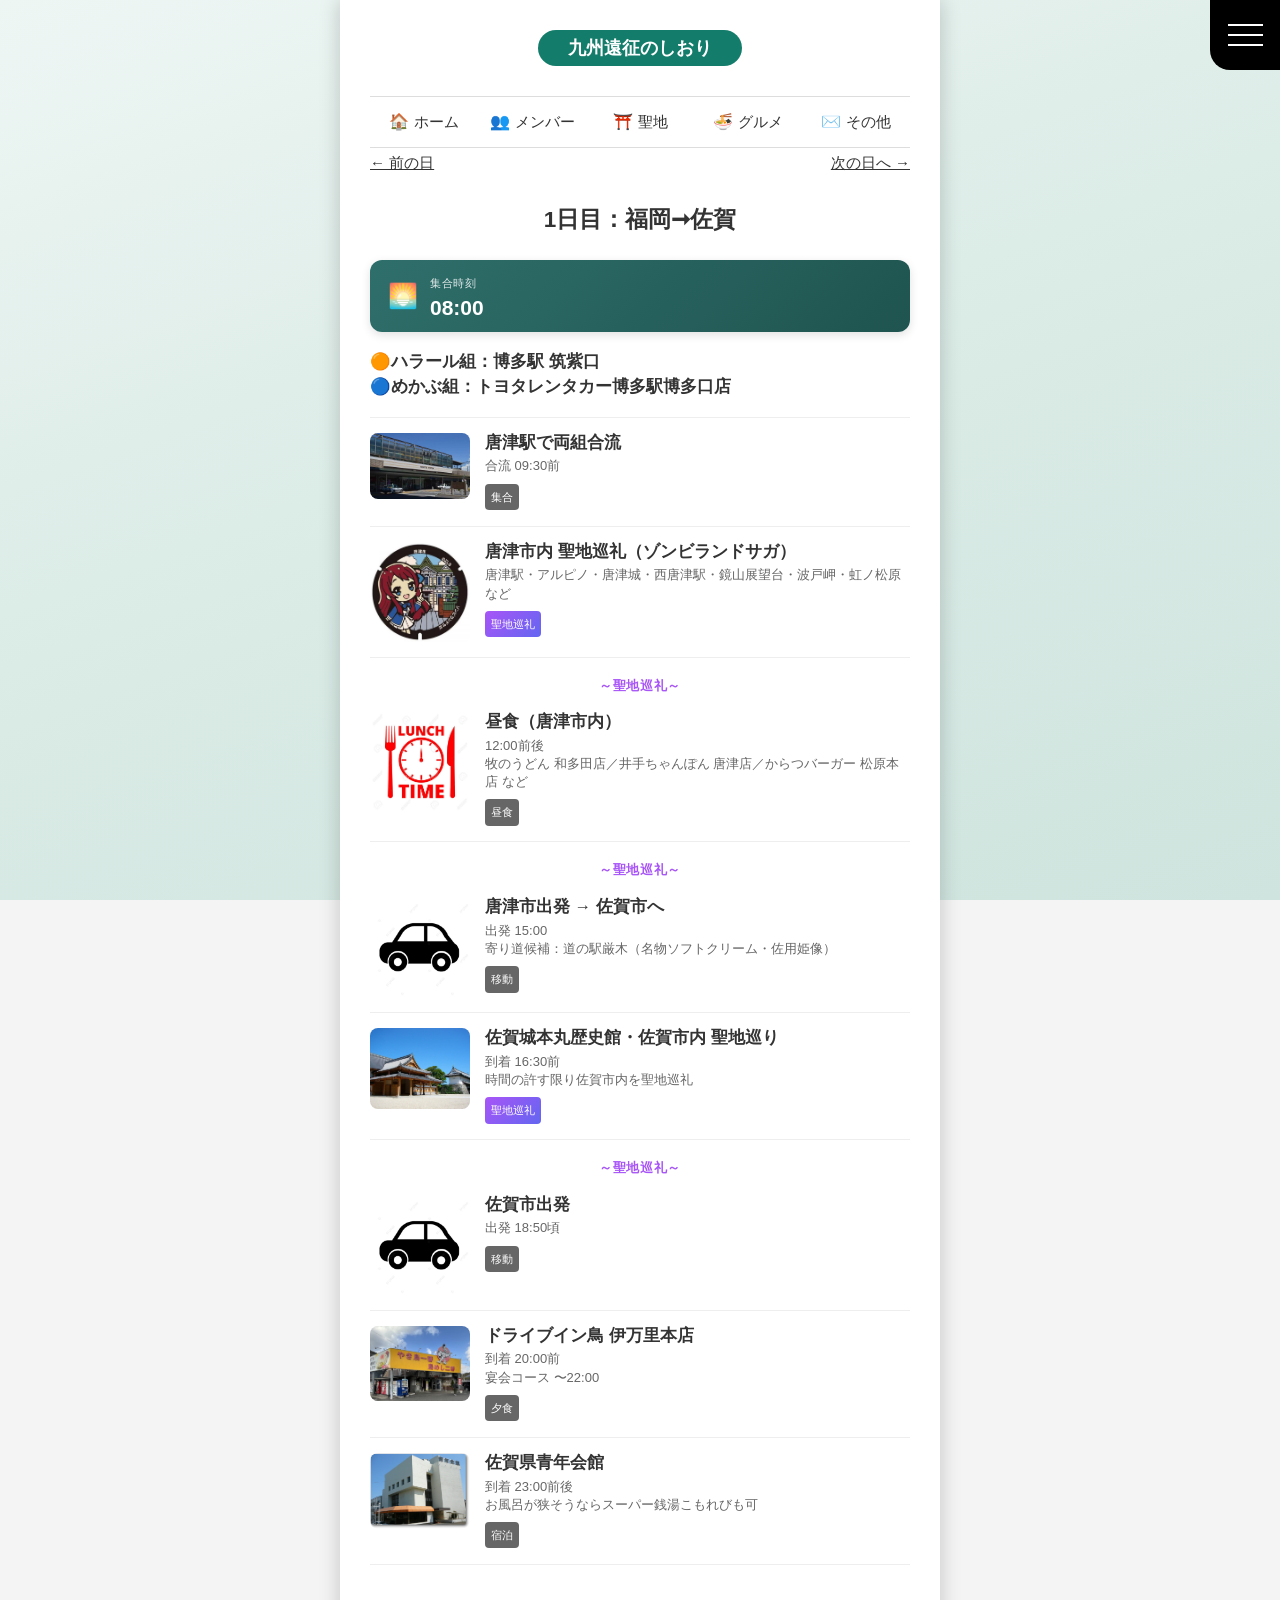
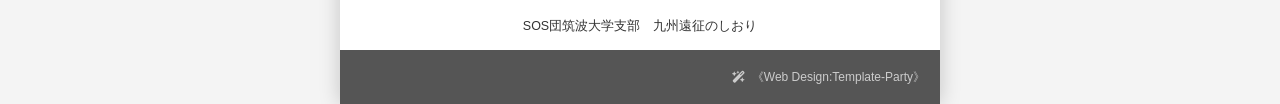
==== day1.html @ 74fce46b "Add files via upload" ====
<!DOCTYPE html>
<html lang="ja">
<head>
<meta charset="UTF-8">
<meta name="robots" content="noindex, nofollow, noarchive">
<title>1日目：福岡→佐賀｜九州遠征のしおり</title>
<meta name="viewport" content="width=device-width, initial-scale=1">
<meta name="description" content="九州遠征1日目（福岡→佐賀・唐津）の行程です">
<link rel="stylesheet" href="css/style.css">
</head>

<body>

<div id="container">

<header>
<h1>九州遠征のしおり</h1>
</header>

<div id="header-nav">

<nav>
<ul>
<li><a href="index.html"><span class="icon">🏠</span><span class="label">ホーム</span></a></li>
<li>
<a href="member.html"><span class="icon">👥</span><span class="label">メンバー</span>
</a>
</li>
<li><a href="seichi.html"><span class="icon">⛩️</span><span class="label">聖地</span></a></li>
<li><a href="gourmet.html"><span class="icon">🍜</span><span class="label">グルメ</span></a></li>
<li><a href="contact.html"><span class="icon">✉️</span><span class="label">その他</span></a></li>
</ul>
</nav>

</div>

<main>

<section>

<div class="day-nav">
<p class="l"><a href="day0.html">← 前の日</a></p>
<p class="r"><a href="day2.html">次の日へ →</a></p>
</div>
<h2 class="c">1日目：福岡➞佐賀</h2>

<div class="list-normal">

<div class="departure-badge">
<span class="departure-icon">🌅</span>
<div>
<div class="departure-label">集合時刻</div>
<div class="departure-time">08:00</div>
</div>
</div>

<div class="list">
<a href="javascript:void(0);">
<div class="text">
<h4>🟠ハラール組：博多駅 筑紫口</h4>
<h4>🔵めかぶ組：トヨタレンタカー博多駅博多口店</h4>
</div>
</a>
</div>

<div class="list">
<a href="javascript:void(0);">
<figure><img src="images/images_search/karatsu.jpg" alt="唐津駅"></figure>
<div class="text">
<h4>唐津駅で両組合流</h4>
<p>合流 09:30前</p>
<span class="icon">集合</span>
</div>
</a>
</div>

<div class="list">
<a href="javascript:void(0);">
<figure><img src="images/images_search/zonsagaman.jpg" alt="ゾンビランドサガ"></figure>
<div class="text">
<h4>唐津市内 聖地巡礼（ゾンビランドサガ）</h4>
<p>唐津駅・アルピノ・唐津城・西唐津駅・鏡山展望台・波戸岬・虹ノ松原 など</p>
<span class="icon icon-seichi">聖地巡礼</span>
</div>
</a>
</div>

<p class="section-divider">～聖地巡礼～</p>

<div class="list">
<a href="javascript:void(0);">
<figure><img src="images/images_search/lunch.jpg" alt="昼食"></figure>
<div class="text">
<h4>昼食（唐津市内）</h4>
<p>12:00前後<br>牧のうどん 和多田店／井手ちゃんぽん 唐津店／からつバーガー 松原本店 など</p>
<span class="icon">昼食</span>
</div>
</a>
</div>

<p class="section-divider">～聖地巡礼～</p>

<div class="list">
<a href="javascript:void(0);">
<figure><img src="images/images_search/car.jpg" alt="車"></figure>
<div class="text">
<h4>唐津市出発 → 佐賀市へ</h4>
<p>出発 15:00<br>寄り道候補：道の駅厳木（名物ソフトクリーム・佐用姫像）</p>
<span class="icon">移動</span>
</div>
</a>
</div>

<div class="list">
<a href="javascript:void(0);">
<figure><img src="images/images_search/sagajo.jpg" alt="佐賀城"></figure>
<div class="text">
<h4>佐賀城本丸歴史館・佐賀市内 聖地巡り</h4>
<p>到着 16:30前<br>時間の許す限り佐賀市内を聖地巡礼</p>
<span class="icon icon-seichi">聖地巡礼</span>
</div>
</a>
</div>

<p class="section-divider">～聖地巡礼～</p>

<div class="list">
<a href="javascript:void(0);">
<figure><img src="images/images_search/car.jpg" alt="車"></figure>
<div class="text">
<h4>佐賀市出発</h4>
<p>出発 18:50頃</p>
<span class="icon">移動</span>
</div>
</a>
</div>

<div class="list">
<a href="javascript:void(0);">
<figure><img src="images/images_search/drivein.jpg" alt="夕食"></figure>
<div class="text">
<h4>ドライブイン鳥  伊万里本店</h4>
<p>到着 20:00前<br>宴会コース 〜22:00</p>
<span class="icon">夕食</span>
</div>
</a>
</div>

<div class="list">
<a href="javascript:void(0);">
<figure><img src="images/images_search/hotel.png" alt="宿泊"></figure>
<div class="text">
<h4>佐賀県青年会館</h4>
<p>到着 23:00前後<br>お風呂が狭そうならスーパー銭湯こもれびも可</p>
<span class="icon">宿泊</span>
</div>
</a>
</div>

</div>

</section>

</main>

<footer>
<small>SOS団筑波大学支部　九州遠征のしおり</small>
</footer>

<!--以下の行はテンプレートの著作。削除しないで下さい。-->
<span class="pr"><a href="https://template-party.com/" target="_blank">《Web Design:Template-Party》</a></span>

</div>

<div class="pagetop"><a href="#"><i class="fas fa-angle-double-up"></i></a></div>

<div id="menubar">

<nav>
<ul>
<li><a href="index.html"><span class="icon">🏠</span><span class="label">ホーム</span></a></li>
<li>
<a href="member.html"><span class="icon">👥</span><span class="label">メンバー</span>
</a>
</li>
<li><a href="seichi.html"><span class="icon">⛩️</span><span class="label">聖地</span></a></li>
<li><a href="gourmet.html"><span class="icon">🍜</span><span class="label">グルメ</span></a></li>
<li><a href="contact.html"><span class="icon">✉️</span><span class="label">その他</span></a></li>
<li class="menubar-divider"><a href="https://riolot8.github.io/hokuriku_2wk8n_siori_unfinished/index.html"><img src="images/icon_hokuriku.png" alt="" class="trip-switch-icon"><span class="label">北陸遠征のしおりへ</span></a></li>
</ul>
</nav>

</div>

<div id="menubar_hdr">
<span></span><span></span><span></span>
</div>

<script src="https://code.jquery.com/jquery-3.7.1.min.js"></script>

<script src="js/main.js"></script>

</body>
</html>
---- css/style.css ----
@charset "UTF-8";

@import url("https://cdnjs.cloudflare.com/ajax/libs/font-awesome/6.5.2/css/all.min.css");

:root {

	--primary-color: #147c6a;
	--primary-inverse-color: #fff;

}

@keyframes animation1 {
	0% {left: -200px;}
	100% {left: 0px;}
}

@keyframes opa1 {
	0% {opacity: 0;}
	100% {opacity: 1;}
}

body * {box-sizing: border-box;}
html,body {
	font-size: 12px;
}

	@media (min-width:600px) {

	html, body {
		font-size: 15px;
	}

	}

body {
	margin: 0;padding:0;
	font-family: "ヒラギノ角ゴ Pro W3", "Hiragino Kaku Gothic Pro", "メイリオ", Meiryo, Osaka, "ＭＳ Ｐゴシック", "MS PGothic", sans-serif;
	-webkit-text-size-adjust: none;
	background: #f4f4f4;
	color: #333;
	line-height: 2;
	overflow-x: hidden;
    padding-bottom: calc(60px + env(safe-area-inset-bottom));
}

body::before {
	content: "";
	display: block;
	position: fixed;
	top: 0;
	left: 0;
	width: 100%;
	height: 100vh;
	z-index: -1;
	background: linear-gradient(160deg, #eef6f4 0%, #dcece7 45%, #cfe4de 100%);
}

	@media (min-width:600px) {

	body {
		padding-bottom: 0;
	}

	}

figure {margin: 0;}
dd {margin: 0;}
nav,ul,li,ol {margin: 0;padding: 0;}
nav ul {list-style: none;}

table {border-collapse:collapse;}

img {border: none;max-width: 100%;height: auto;vertical-align: middle;}

video {max-width: 100%;}

iframe {width: 100%;}

input {font-size: 1rem;}
section > ol,section > ul {margin-left: 2rem;}

section:not(:first-child) {
	margin-top: 3rem;
}

a {
	color: inherit;
}

/* グルメページの店名リンク（Googleマップへ） */
.map-link {
    color: var(--primary-color);
    text-decoration: underline;
    text-underline-offset: 2px;
}
.map-link::after {
    content: " 📍";
    font-size: 0.8em;
}

#container {
	max-width: 600px;
	margin: 0 auto;
	padding: 0 2rem;
	background: #fff;
	display: grid;
	grid-template-rows: auto auto 1fr;
	min-height: 100vh;
	min-height: 100dvh;
	overflow-x: hidden;
	box-shadow: 0px 0px 20px rgba(0,0,0,0.2);
	position: relative;
}

header {
    padding: 2rem 20vw;
    text-align: center;
	position: relative;
}

	@media (min-width:600px) {

	header {
		padding: 2rem 0;
	}

	}

header h1 {
	background: var(--primary-color);
	color: var(--primary-inverse-color);
	font-size: 1.2rem;
	width: fit-content;
	margin: 0 auto;
	padding: 0 2rem;
	border-radius: 100px;
}


#mainimg {
	border-radius: 8px;
	overflow: hidden;
}

main {
	min-width: 0;
	margin-bottom: 2rem;
}

#header-nav nav {
	background: #fff;
    position: fixed;
    bottom: 0;
    left: 0;
    width: 100%;
    border-top: 1px solid #ddd;
    z-index: 100;
    padding-bottom: env(safe-area-inset-bottom);
}

	@media (min-width:600px) {

	#header-nav nav {
		position: static;
		border-bottom: 1px solid #ddd;
	}

	}

#header-nav nav ul {
    list-style: none;
    display: flex;
	justify-content: space-between;
    height: 60px;
    font-size: 10px;
}

	@media (min-width:600px) {

	#header-nav nav ul {
		height: 100px;
		font-size: 1rem;
	}

	}

#header-nav li {
    flex: 1;
}
#header-nav li a {
	text-decoration: none;
    display: flex;
    flex-direction: column;
    justify-content: center;
    align-items: center;
    height: 100%;
}

#header-nav li .icon {
    font-size: 20px;
    display: block;
}

@media (orientation: landscape) {
    #header-nav nav ul {
        height: 50px;
    }
    #header-nav li .icon {
		font-size: 16px;
    }
    #header-nav li a {
        flex-direction: row;
        gap: 5px;
    }
}

.list-scroll {
    display: flex;
    justify-content: center;
    overflow-x: auto;

    scroll-snap-type: x mandatory;

    -webkit-overflow-scrolling: touch;

    padding: 0 15px;
    gap: 15px;

    scrollbar-width: none;
}

.list-scroll::-webkit-scrollbar {
    display: none;
}

.list-scroll .list {
    flex: 0 0 28%;
    scroll-snap-align: start;
}

.list-scroll .list a {
    text-decoration: none;
    display: block;
}

.list-scroll .list figure {
	width: 100%;
	aspect-ratio: 1 / 1;
	background: #fff;
	border-radius: 8px;
	border: 1px solid #ddd;
	box-shadow: 0 2px 6px rgba(0,0,0,0.12);
}
.list-scroll .list figure img {
    width: 100%;
    height: 100%;
	object-fit: contain;
	object-position: center;
    border-radius: 8px;
    display: block;
    margin-bottom: 5px;
}

.list-scroll .list p {
    font-size: 0.9rem;
    text-align: center;

    overflow: hidden;
    white-space: nowrap;
    text-overflow: ellipsis;
}

.list-grid {
    display: flex;
    flex-wrap: wrap;
    justify-content: center;
    gap: 15px;
    padding: 0 15px;
}

.list-grid .list {
    flex: 0 0 calc(50% - 8px);
    max-width: calc(50% - 8px);
}

.list-grid .list a {
    text-decoration: none;
    display: block;
}

.list-grid .list figure {
	width: 100%;
	aspect-ratio: 1 / 1;
	background: #fff;
	border-radius: 8px;
	border: 1px solid #ddd;
	box-shadow: 0 2px 6px rgba(0,0,0,0.12);
	position: relative;
}
.list-grid .list figure .day-num {
	position: absolute;
	top: -6px;
	left: -6px;
	width: 32px;
	height: 32px;
	background: var(--primary-color);
	color: #fff;
	font-weight: bold;
	font-size: 1rem;
	border-radius: 50%;
	display: flex;
	align-items: center;
	justify-content: center;
	box-shadow: 0 2px 5px rgba(0,0,0,0.3);
	border: 2px solid #fff;
	z-index: 1;
}
.list-grid .list figure img {
    width: 100%;
    height: 100%;
	object-fit: contain;
	object-position: center;
    border-radius: 8px;
    display: block;
    margin-bottom: 5px;
}

.list-grid .list p {
    font-size: 0.9rem;
    text-align: center;

    overflow: hidden;
    white-space: nowrap;
    text-overflow: ellipsis;
}

.list-normal {
    list-style: none;
    padding: 0;
}

.list-normal .list {
    border-bottom: 1px solid #eee;
    margin-bottom: 15px;
    padding-bottom: 15px;
}
.list-normal .list a {
    display: flex;
    text-decoration: none;
    gap: 15px;
}

.list-normal .list figure {
	width: 100px;
}
.list-normal .list figure img {
    border-radius: 8px;
    display: block;
}

.list-normal .text {
	flex: 1;
}

.list-normal .text h4 {
	margin: 0;
	line-height: 1.2;
    font-size: 1.1rem;
	margin-bottom: 5px;
}

.list-normal .text p {
	margin: 0;
    font-size: 13px;
    color: #666;
    line-height: 1.4;
	margin-bottom: 5px;
}

.list-normal .icon {
    font-size: 0.75rem;
    color: #fff;
    background: #666;
    display: inline-block;
    padding: 2px 6px;
    border-radius: 4px;
}

/* 聖地巡礼スポット用アイコン（後日マップ詳細ページへのリンクにする予定） */
.list-normal .icon-seichi {
    background: linear-gradient(135deg, #a855f7, #6366f1);
}

.section-divider {
    text-align: center;
    color: #a855f7;
    font-size: 0.85rem;
    font-weight: bold;
    margin: 4px 0 14px;
    letter-spacing: 0.05em;
}

.list-normal .no-result {
    text-align: center;
    padding: 20px;
    color: #999;
}

.walica-card {
    display: flex;
    align-items: center;
    gap: 14px;
    background: linear-gradient(135deg, #ff9a56, #ff6b6b);
    color: #fff;
    border-radius: 14px;
    padding: 18px 20px;
    margin: 0 0 1.5rem;
    box-shadow: 0 4px 14px rgba(255,107,107,0.35);
    text-decoration: none;
}
.walica-card:active {
    opacity: 0.85;
}
.walica-card .walica-icon {
    font-size: 2.2rem;
    line-height: 1;
    flex-shrink: 0;
}
.walica-card .walica-body {
    flex: 1;
}
.walica-card .walica-label {
    font-size: 0.7rem;
    opacity: 0.9;
    letter-spacing: 0.05em;
    margin-bottom: 2px;
}
.walica-card .walica-title {
    font-size: 1.25rem;
    font-weight: bold;
    line-height: 1.3;
}
.walica-card .walica-desc {
    font-size: 0.78rem;
    opacity: 0.9;
    margin-top: 2px;
}
.walica-card .walica-arrow {
    font-size: 1.4rem;
    flex-shrink: 0;
    opacity: 0.9;
}

/* マンホール聖地カード（walicaカードよりは控えめな目立たせ方） */
.manhole-card {
    display: flex;
    align-items: center;
    gap: 12px;
    background: linear-gradient(135deg, #4f9d8f, #2e7d6e);
    color: #fff;
    border-radius: 12px;
    padding: 12px 16px;
    margin: 0 0 1.2rem;
    box-shadow: 0 3px 10px rgba(46,125,110,0.3);
    text-decoration: none;
}
.manhole-card:active {
    opacity: 0.85;
}
.manhole-card .manhole-icon {
    font-size: 1.7rem;
    line-height: 1;
    flex-shrink: 0;
    width: 44px;
    height: 44px;
    border-radius: 50%;
    object-fit: cover;
    display: block;
    box-shadow: 0 0 0 2px rgba(255,255,255,0.4);
}
.manhole-card .manhole-body {
    flex: 1;
}
.manhole-card .manhole-label {
    font-size: 0.65rem;
    opacity: 0.9;
    letter-spacing: 0.05em;
    margin-bottom: 1px;
}
.manhole-card .manhole-title {
    font-size: 1rem;
    font-weight: bold;
    line-height: 1.3;
}
.manhole-card .manhole-desc {
    font-size: 0.72rem;
    opacity: 0.9;
    margin-top: 1px;
}
/* 0日目「各自行動」案内カード */
.manhole-card .manhole-arrow {
    font-size: 1.2rem;
    flex-shrink: 0;
    opacity: 0.9;
}

.freeday-card {
    text-align: center;
    padding: 2.5rem 1.5rem 3rem;
}
.freeday-card .freeday-icon {
    font-size: 3.2rem;
    line-height: 1;
    margin-bottom: 0.8rem;
}
.freeday-card .freeday-title {
    font-size: 1.4rem;
    font-weight: bold;
    margin-bottom: 0.5rem;
}
.freeday-card .freeday-sub {
    font-size: 0.9rem;
    color: #666;
    margin-bottom: 2.2rem;
}
.freeday-points {
    display: flex;
    flex-direction: column;
    gap: 1.2rem;
    max-width: 420px;
    margin: 0 auto;
}
.freeday-point {
    display: flex;
    align-items: center;
    gap: 1rem;
    text-align: left;
    background: #f7f5ff;
    border: 1px solid #e6e1ff;
    border-radius: 16px;
    padding: 1.2rem 1.4rem;
}
.freeday-point .freeday-point-icon {
    font-size: 2rem;
    flex-shrink: 0;
}
.freeday-point .freeday-point-title {
    font-size: 1.05rem;
    font-weight: bold;
    margin-bottom: 0.2rem;
}
.freeday-point .freeday-point-desc {
    font-size: 0.85rem;
    color: #555;
    line-height: 1.5;
}

.link-list {
    list-style: none;
    margin: 0 0 1.5rem;
    padding: 0;
}
.link-list li {
    border-bottom: 1px solid #eee;
}
.link-list li:first-child {
    border-top: 1px solid #eee;
}
.link-list a {
    display: flex;
    align-items: center;
    gap: 12px;
    padding: 14px 4px;
    text-decoration: none;
    color: #333;
}
.link-list a:active {
    background: #f7f7f7;
}
.link-list .link-icon {
    font-size: 1.3rem;
    flex-shrink: 0;
    width: 1.6em;
    text-align: center;
}
.link-list .link-title {
    flex: 1;
    font-size: 0.95rem;
    font-weight: bold;
}
.link-list .link-arrow {
    color: #bbb;
    font-size: 0.9rem;
}

.day-nav {
    display: flex;
    justify-content: space-between;
    align-items: center;
    margin: 0 0 0.5rem;
}
.day-nav p {
    margin: 0;
}
.day-nav p.l {
    margin-right: auto;
}
.day-nav p.r {
    margin-left: auto;
}

.departure-badge {
    display: flex;
    align-items: center;
    gap: 12px;
    background: linear-gradient(135deg, #2f6f6b, #1f5450);
    color: #fff;
    border-radius: 12px;
    padding: 12px 18px;
    margin: 0 0 20px;
    box-shadow: 0 3px 10px rgba(0,0,0,0.12);
}
.departure-badge .departure-icon {
    font-size: 1.6rem;
    line-height: 1;
}
.departure-badge .departure-label {
    font-size: 0.75rem;
    opacity: 0.85;
    letter-spacing: 0.05em;
}
.departure-badge .departure-time {
    font-size: 1.4rem;
    font-weight: bold;
    line-height: 1.2;
}

footer {
	text-align: center;
}

.pr a {
	text-decoration: none;display: block;
	background: #555;
	color: #ccc;
	text-align: right;
	padding: 1rem;
	font-size: 0.8rem;
	margin: 10px -2rem 0 -2rem;
}
.pr a::before {
	font-family: "Font Awesome 6 Free";
	content: "\e2ca";
	font-weight: bold;
	margin-right: 0.5em;
}

.btn-back {
	text-align: center;
}
.btn-back a {
	text-decoration: none;display: inline-block;
	padding: 0.5rem 2rem;
	border-radius: 30px;
	border: 1px solid #999;
}

.btn-back a::before {
	font-family: "Font Awesome 6 Free";
	content: "\f0d9";
	padding-right: 0.8em;
	font-weight: bold;
	opacity: 0.5;
}


.thumbnail .thumb-wrap {
	position: relative;
	display: inline-block;
	width: 80px;
	margin: 2px;
}
.thumbnail .thumb-wrap > video {
	width: 100%;
	height: auto;
	display: block;
	margin: 0;
}
.thumbnail .thumb-play {
	position: absolute;
	inset: 0;
	display: grid;
	place-items: center;
	pointer-events: none;
	opacity: 0.9;
	text-shadow: 0 1px 2px rgba(0,0,0,.35);
}

.thumbnail .thumb-play i {
	background: #ff0000;
	color: #fff;
	border-radius: 9999px;
	padding: 6px 8px;
	font-size: 12px;
	line-height: 1;
}





.member-list {
    display: flex;
    flex-direction: column;
    gap: 0.7rem;
    margin: 0.5rem 0 2rem;
}
.member-item {
    display: flex;
    align-items: center;
    gap: 0.9rem;
    padding: 0.6rem 0.8rem;
    border: 1px solid #e5e5e5;
    border-radius: 12px;
    background: #fff;
}
.member-photo {
    width: 60px;
    height: 60px;
    border-radius: 50%;
    overflow: hidden;
    flex: 0 0 auto;
    background: #eef6f1;
    border: 2px solid var(--primary-color);
}
.member-photo img {
    width: 100%;
    height: 100%;
    object-fit: cover;
    display: block;
}
.member-info {
    flex: 1 1 auto;
    min-width: 0;
}
.member-name {
    font-weight: bold;
    font-size: 1rem;
    margin: 0 0 0.35rem;
    white-space: nowrap;
    overflow: hidden;
    text-overflow: ellipsis;
}
.member-icons {
    display: flex;
    flex-wrap: wrap;
    gap: 0.6rem;
}
.member-icons .icon-badge {
    display: flex;
    align-items: center;
    gap: 0.25rem;
    font-size: 0.7rem;
    color: #666;
    background: #f5f5f5;
    border-radius: 20px;
    padding: 0.15rem 0.6rem;
}
.member-icons .icon-badge .emoji {
    font-size: 0.95rem;
}
.member-item.cancelled {
    opacity: 0.55;
    filter: grayscale(70%);
}
.member-item.cancelled .member-photo {
    position: relative;
}
.member-item.cancelled .member-photo::after {
    content: "✕";
    position: absolute;
    inset: 0;
    display: flex;
    align-items: center;
    justify-content: center;
    font-size: 2rem;
    font-weight: bold;
    color: #c62828;
    background: rgba(255, 255, 255, 0.55);
}
.member-icons .icon-badge.cancelled-badge {
    background: #fdecea;
    color: #c62828;
    font-weight: bold;
}

/* 免許あり/なし タップ編集バッジ（Firebase Realtime Databaseと同期） */
.icon-badge.license-badge {
    cursor: pointer;
    user-select: none;
    border: 1px solid transparent;
    transition: transform 0.1s ease;
}
.icon-badge.license-badge:active {
    transform: scale(0.95);
}
.icon-badge.license-badge.status-unknown {
    background: #eee;
    color: #888;
}
.icon-badge.license-badge.status-aru {
    background: #dcf5e0;
    color: #1f7a34;
    border-color: #b6e6bd;
    font-weight: bold;
}
.icon-badge.license-badge.status-nashi {
    background: #ffe4d8;
    color: #b8492f;
    border-color: #ffc9b3;
    font-weight: bold;
}
.icon-badge.license-badge .license-loading {
    opacity: 0.5;
}
.grade-heading {
    margin: 1.6rem 0 0.6rem;
    padding-left: 0.6rem;
    border-left: 6px solid var(--primary-color);
    font-size: 1.05rem;
}
.grade-heading:first-of-type {
    margin-top: 0.5rem;
}

.small-screen #menubar {
	animation: animation1 0.2s both;
	position: fixed;overflow: auto;z-index: 100;
	right: 0px;top: 0px;
	width: 100%;
	height: 100%;
	padding: 80px 10vw 50px;
	background: var(--primary-color);
	color: var(--primary-inverse-color);
}

.small-screen #menubar {display: none;}

.small-screen #menubar a {
	display: block;text-decoration: none;
	color: inherit;
	border: 1px solid #fff;
	margin-bottom: 1rem;
	padding: 1rem 2rem;
}

.small-screen #menubar .icon {
	display: inline-block;
	transform: scale(1.5);
	padding-right: 1rem;
}

#menubar_hdr {
	display: none;
	animation: opa1 0s 0.2s both;
	position: fixed;
	z-index: 101;
	cursor: pointer;
	right: 0px;
	top: 0px;
	width: 70px;
	height: 70px;
	background: #000;
	border-radius: 0px 0px 0px 20px;
	transform-origin: right top;
	transform: scale(1);
}

#menubar_hdr.ham {
	background: #ff0000;
}

#menubar_hdr span {
	display: block;
	position: absolute;
	left: 18px;
	width: 35px;
	height: 2px;
	background: #fff;
	transition: 0.3s;
}

#menubar_hdr span:nth-of-type(1) {
	top: 24px;
}
#menubar_hdr span:nth-of-type(2) {
	top: 34px;
}
#menubar_hdr span:nth-of-type(3) {
	top: 44px;
}

#menubar_hdr.ham span:nth-of-type(1) {
	transform: translateY(10px) rotate(-45deg);
}
#menubar_hdr.ham span:nth-of-type(2) {
	opacity: 0;
}
#menubar_hdr.ham span:nth-of-type(3) {
	transform: translateY(-10px) rotate(45deg);
}

.small-screen #menubar_hdr {
	display: flex;
}

.new dt {
	font-size: 0.85rem;
	font-weight: bold;
	color: #888;
	margin-top: 0.8rem;
}
.new dt:first-of-type {
	margin-top: 0;
}

.new dd {
	padding-bottom: 0.3rem;
}

.note-text {
	background: #f4f4f4;
	padding: 1rem;
	border-radius: 8px;
	font-size: 0.9rem;
	line-height: 1.8;
	color: #555;
	margin: 1rem 0;
}

.new dt span {
	display: inline-block;
	text-align: center;
	line-height: 1.8;
	border-radius: 3px;
	padding: 0 1rem;
	width: 6rem;
	transform: scale(0.8);
	background: #eee;
	color:#777;
}

.new .icon-bg1 {
	background: var(--primary-color);
	color: var(--primary-inverse-color);
}

.new .icon-bg2 {
	background: #ff0000;
	color: #fff;
}

	@media screen and (min-width:700px) {

	.new {
		display: grid;
		grid-template-columns: auto 1fr;
		column-gap: 1.5rem;
		row-gap: 0.3rem;
		align-items: baseline;
	}

	.new dt {
		margin-top: 0;
	}

	}

.pagetop-show {display: block;}

.pagetop a {
	display: block;text-decoration: none;text-align: center;z-index: 99;
	animation: opa1 1s 0.4s both;
	position: fixed;
	right: 20px;
	bottom: 20px;
	color: #fff;
	font-size: 1.5rem;
	background: rgba(0,0,0,0.2);
	width: 60px;
	line-height: 60px;
	border-radius: 50%;
}

.l {text-align: left !important;}
.c {text-align: center !important;}
.r {text-align: right !important;}

/* 遠征選択ページ（select.html）用スタイル */
.select-hero {
	position: relative;
	overflow: hidden;
	padding: 2.4rem 1rem 0.6rem;
	text-align: center;
}
.select-hero h2 {
	position: relative;
	z-index: 1;
	font-size: 1.4rem;
	background: linear-gradient(90deg, #ff6b9d, #6a5cff, #4fc3e0);
	-webkit-background-clip: text;
	background-clip: text;
	color: transparent;
	font-weight: bold;
	margin: 0;
}
.select-hero .sparkle {
	position: absolute;
	font-size: 1.4rem;
	opacity: 0.8;
	animation: sparkle-float 3s ease-in-out infinite;
}
@keyframes sparkle-float {
	0%, 100% { transform: translateY(0) rotate(0deg); }
	50% { transform: translateY(-8px) rotate(15deg); }
}

.trip-select {
	display: flex;
	gap: 1.4rem;
	justify-content: center;
	flex-wrap: wrap;
	margin: 1.8rem 0;
	padding: 0 1rem;
}
.trip-card {
	position: relative;
	display: flex;
	flex-direction: column;
	align-items: center;
	text-decoration: none;
	width: 150px;
	padding: 1.4rem 1rem 1.2rem;
	border: none;
	border-radius: 22px;
	background: #fff;
	box-shadow: 0 4px 14px rgba(0,0,0,0.1);
	transition: transform 0.2s ease, box-shadow 0.2s ease;
	overflow: hidden;
}
.trip-card::before {
	content: "";
	position: absolute;
	inset: 0;
	opacity: 0.12;
	z-index: 0;
}
.trip-card--kyushu::before {
	background: linear-gradient(135deg, #ff8fb3, #ffb56b);
}
.trip-card--hokuriku::before {
	background: linear-gradient(135deg, #6ec6ff, #7a7bff);
}
.trip-card:hover,
.trip-card:focus {
	transform: translateY(-6px) rotate(-1deg) scale(1.03);
	box-shadow: 0 10px 22px rgba(0,0,0,0.18);
}
.trip-card img {
	position: relative;
	z-index: 1;
	width: 104px;
	height: 104px;
	border-radius: 50%;
	object-fit: cover;
	margin-bottom: 0.7rem;
	border: 3px solid #fff;
	box-shadow: 0 3px 10px rgba(0,0,0,0.15);
}
.trip-card-label {
	position: relative;
	z-index: 1;
	font-weight: bold;
	font-size: 1.05rem;
}
.trip-card--kyushu .trip-card-label { color: #ff6f91; }
.trip-card--hokuriku .trip-card-label { color: #5c6bff; }

.trip-card-sub {
	position: relative;
	z-index: 1;
	font-size: 0.68rem;
	color: #888;
	margin-top: 2px;
}

/* メンバーページ：組分けトグル */
.group-toggle {
    display: flex;
    flex-wrap: wrap;
    justify-content: center;
    gap: 0.5rem;
    margin: 0.8rem 0 0.6rem;
}
.group-toggle-btn {
    font-family: inherit;
    font-size: 0.85rem;
    padding: 0.5rem 1rem;
    border: 1px solid var(--primary-color);
    border-radius: 999px;
    background: #fff;
    color: var(--primary-color);
    cursor: pointer;
    transition: background 0.15s, color 0.15s;
}
.group-toggle-btn.active {
    background: var(--primary-color);
    color: var(--primary-inverse-color);
}
.group-legend {
    display: flex;
    flex-wrap: wrap;
    justify-content: center;
    gap: 0.9rem;
    font-size: 0.8rem;
    color: #555;
    margin-bottom: 1rem;
}
.group-legend .dot {
    display: inline-block;
    width: 10px;
    height: 10px;
    border-radius: 50%;
    margin-right: 0.3rem;
    vertical-align: middle;
}
.group-color-1 { background: #e08a3c; }
.group-color-2 { background: #3c7ce0; }
.group-color-3 { background: #8a3ce0; }
.group-color-tbd { background: #aaa; }

.group-heading-1 { border-left-color: #e08a3c; }
.group-heading-2 { border-left-color: #3c7ce0; }
.group-heading-3 { border-left-color: #8a3ce0; }
.group-heading-tbd { border-left-color: #aaa; }

/* メンバーページ：ひとことコメント欄 */
.member-comment {
    margin-top: 0.5rem;
}
.comment-input {
    width: 100%;
    box-sizing: border-box;
    font-family: inherit;
    font-size: 0.8rem;
    color: #333;
    background: #f7f7f7;
    border: 1px solid #e0e0e0;
    border-radius: 20px;
    padding: 0.35rem 0.8rem;
}
.comment-input:focus {
    outline: none;
    border-color: var(--primary-color);
    background: #fff;
}
.comment-input::placeholder {
    color: #aaa;
}

/* ハンバーガーメニュー内：北陸遠征のしおりへの切り替え項目 */
.menubar-divider {
	border-top: 2px solid rgba(255,255,255,0.4) !important;
	margin-top: 0.5rem;
	padding-top: 1rem !important;
}
.trip-switch-icon {
	display: inline-block;
	width: 28px;
	height: 28px;
	border-radius: 50%;
	vertical-align: middle;
	margin-right: 1rem;
}
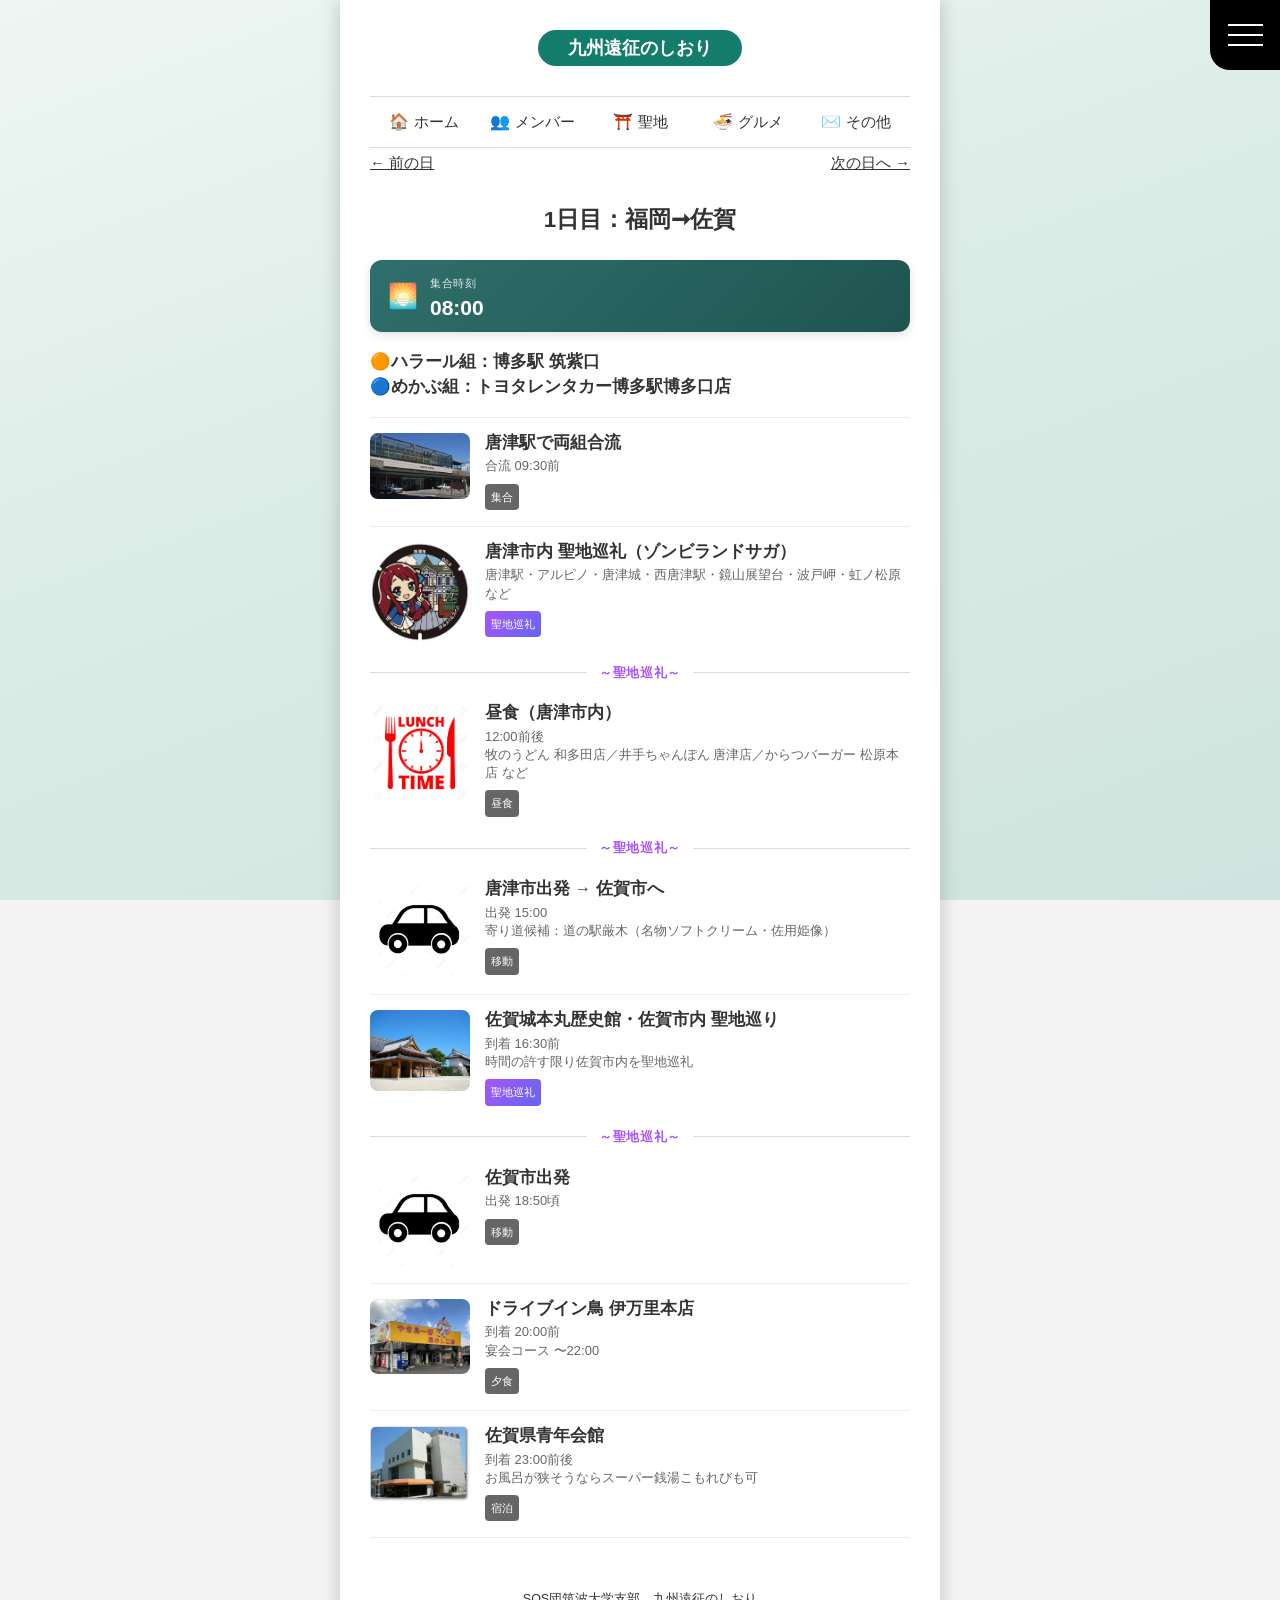
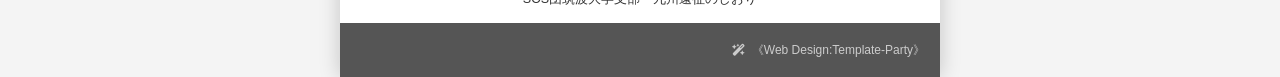
==== commit 6ec4df1e: "Update day1.html" ====
--- a/day1.html
+++ b/day1.html
@@ -9,7 +9,7 @@
 <link rel="stylesheet" href="css/style.css">
 </head>
 
-<body>
+<body class="day1">
 
 <div id="container">
 
--- a/css/style.css
+++ b/css/style.css
@@ -391,13 +391,31 @@
     background: linear-gradient(135deg, #a855f7, #6366f1);
 }
 
-.section-divider {
+p.section-divider {
+    display: flex;
+    align-items: center;
     text-align: center;
     color: #a855f7;
     font-size: 0.85rem;
     font-weight: bold;
-    margin: 4px 0 14px;
+    margin: 18px 0;
     letter-spacing: 0.05em;
+}
+p.section-divider::before,
+p.section-divider::after {
+    content: "";
+    flex: 1;
+    border-top: 1px solid #ddd;
+}
+p.section-divider::before {
+    margin-right: 12px;
+}
+p.section-divider::after {
+    margin-left: 12px;
+}
+.list-normal .list:has(+ p.section-divider) {
+    border-bottom: none;
+    padding-bottom: 0;
 }
 
 .list-normal .no-result {
@@ -796,12 +814,17 @@
 
 /* 免許あり/なし タップ編集バッジ（Firebase Realtime Databaseと同期） */
 .icon-badge.license-badge {
-    cursor: pointer;
+    cursor: default;
     user-select: none;
     border: 1px solid transparent;
-    transition: transform 0.1s ease;
-}
-.icon-badge.license-badge:active {
+    transition: transform 0.1s ease, opacity 0.15s ease;
+}
+/* 編集モード中のみタップ可能。誤タップ防止のため通常時は少し控えめな見た目に */
+body.edit-mode-active .icon-badge.license-badge {
+    cursor: pointer;
+    box-shadow: 0 0 0 2px rgba(20, 124, 106, 0.25);
+}
+body.edit-mode-active .icon-badge.license-badge:active {
     transform: scale(0.95);
 }
 .icon-badge.license-badge.status-unknown {
@@ -1167,6 +1190,91 @@
 .comment-input::placeholder {
     color: #aaa;
 }
+.comment-input[readonly] {
+    cursor: default;
+    color: #888;
+}
+body.edit-mode-active .comment-input {
+    background: #fff;
+    border-color: var(--primary-color);
+    color: #333;
+    cursor: text;
+}
+
+/* メンバーページ：アイコン・コメント編集モードの切り替えボタン */
+.edit-mode-toggle {
+    display: flex;
+    justify-content: center;
+    margin: 0 0 1rem;
+}
+.edit-mode-btn {
+    font-family: inherit;
+    font-size: 0.8rem;
+    padding: 0.45rem 1.1rem;
+    border: 1px dashed #999;
+    border-radius: 999px;
+    background: #fff;
+    color: #777;
+    cursor: pointer;
+    transition: background 0.15s, color 0.15s, border-color 0.15s;
+}
+.edit-mode-btn.active {
+    border-style: solid;
+    border-color: var(--primary-color);
+    background: var(--primary-color);
+    color: var(--primary-inverse-color);
+}
+
+/* メンバーページ：集合状況マップ（GPS現在地共有） */
+hr.section-divider {
+	border: none;
+	border-top: 1px dashed #ccc;
+	margin: 2.5rem 0 1.5rem;
+}
+.location-controls {
+	display: flex;
+	flex-wrap: wrap;
+	justify-content: center;
+	align-items: center;
+	gap: 0.6rem;
+	margin: 0 0 0.8rem;
+}
+.location-controls select {
+	font-family: inherit;
+	font-size: 0.85rem;
+	padding: 0.45rem 0.8rem;
+	border: 1px solid #ccc;
+	border-radius: 999px;
+	background: #fff;
+	color: #555;
+}
+.location-status-msg {
+	text-align: center;
+	min-height: 1.4em;
+	color: var(--primary-color);
+}
+#location-map {
+	width: 100%;
+	height: 320px;
+	border-radius: 12px;
+	margin: 0 0 1rem;
+	z-index: 0;
+}
+.location-legend {
+	list-style: none;
+	max-width: 480px;
+	margin: 0 auto;
+	padding: 0;
+	font-size: 0.85rem;
+	color: #555;
+}
+.location-legend li {
+	padding: 0.4rem 0.8rem;
+	border-bottom: 1px dotted #ddd;
+}
+.location-legend li:last-child {
+	border-bottom: none;
+}
 
 /* ハンバーガーメニュー内：北陸遠征のしおりへの切り替え項目 */
 .menubar-divider {
